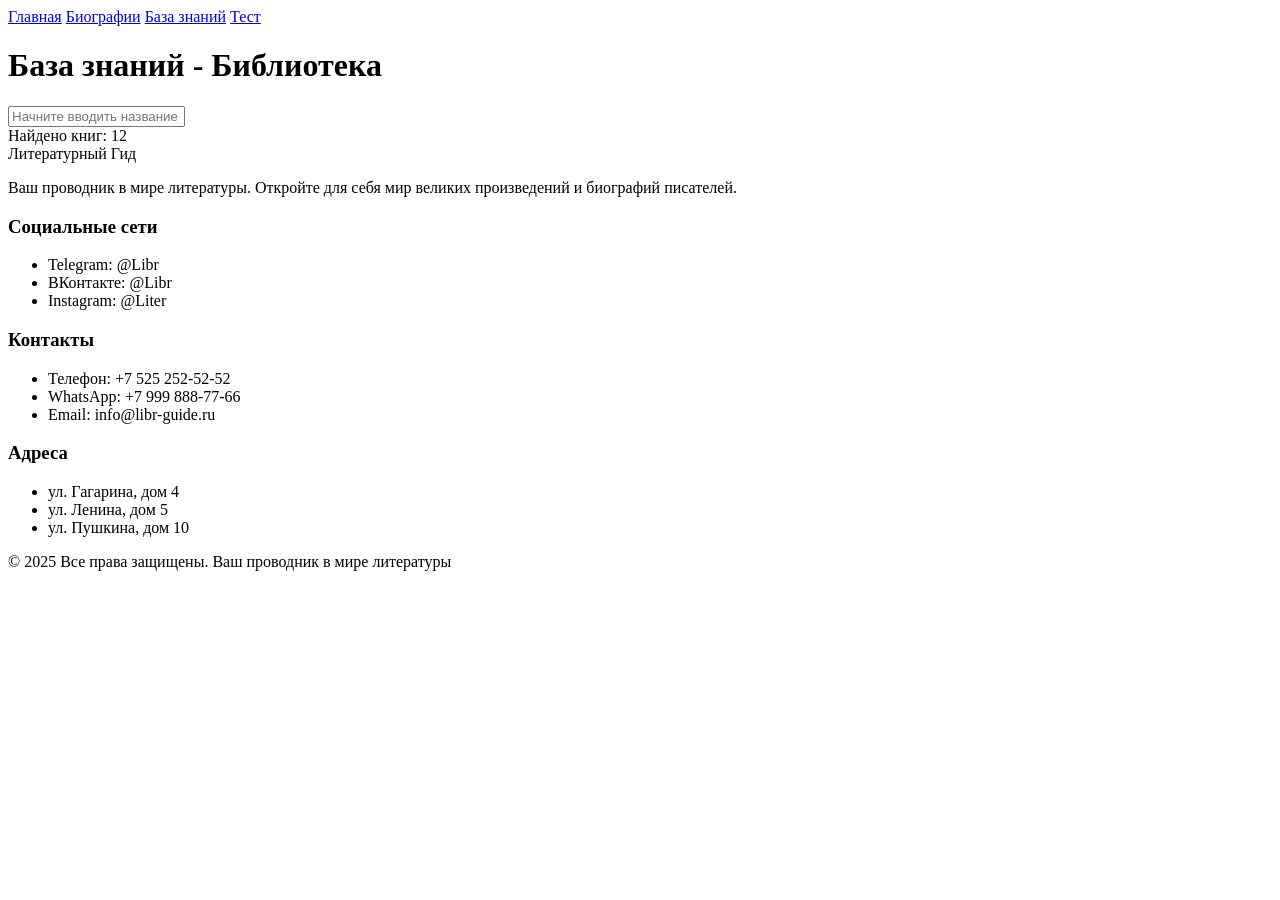
==== база.html @ a9a67b2a "Add files via upload" ====
<!DOCTYPE html>
<html lang="ru">
<head>
  <meta charset="utf-8" />
  <meta name="viewport" content="width=device-width,initial-scale=1" />
  <title>База знаний - Библиотека</title>
  <!-- Подключение CSS файла -->
  <link rel="stylesheet" href="style2.css">
  <!-- Подключение JavaScript файла -->
  <script src="script.js" defer></script>
  <!-- Мета-теги для SEO -->
  <meta name="description" content="Обширная база знаний о литературе, классических произведениях и писателях">
  <meta name="keywords" content="литература, книги, писатели, классика, библиотека">
</head>
<body>
  <!-- Навигация -->
  <nav class="nav" aria-label="Главная навигация">
    <div class="nav-container">
      <div class="nav-inner">
        <a href="index.html">Главная</a>
         <a href="биографии.html">Биографии</a>
        <a href="база.html" class="active" aria-current="page">База знаний</a>
        <a href="тест.html">Тест</a>
      </div>
    </div>
  </nav>

  <!-- Основной контент -->
  <main class="main-container">
    <h1 class="page-title">База знаний - Библиотека</h1>

    <div class="search-container">
      <div class="search-wrapper">
        <input 
          type="text" 
          class="search-bar" 
          placeholder="Начните вводить название книги или автора..." 
          id="searchInput"
          aria-label="Поиск книг"
        >
        <div class="search-results" id="searchResults">
          Найдено книг: <span id="booksCount">12</span>
        </div>
      </div>
    </div>

    <div class="books-grid" id="booksGrid">
      <!-- Книги будут добавляться через JavaScript -->
    </div>
  </main>

  <!-- Футер - минималистичный без блоков -->
  <footer class="footer" role="contentinfo" aria-label="Контактная информация и социальные сети">
    <div class="footer-container">
      <!-- Верхняя часть футера -->
      <div class="footer-top">
        <!-- Логотип и описание -->
        <div class="footer-brand">
          <div class="footer-logo">
           Литературный Гид
          </div>
          <p class="footer-description">
            Ваш проводник в мире литературы. Откройте для себя мир великих произведений и биографий писателей.
          </p>
        </div>

        <!-- Информационные колонки -->
        <div class="footer-info">
          <!-- Социальные сети -->
          <div class="info-column">
            <h3 class="column-title">Социальные сети</h3>
            <ul class="column-list">
              <li>Telegram: @Libr</li>
              <li>ВКонтакте: @Libr</li>
              <li>Instagram: @Liter</li>
            </ul>
          </div>

          <!-- Контакты -->
          <div class="info-column">
            <h3 class="column-title">Контакты</h3>
            <ul class="column-list">
              <li class="contact-item">
              <span>Телефон: +7 525 252-52-52</span>
              </li>
              <li class="contact-item">
              <span>WhatsApp: +7 999 888-77-66</span>
              </li>
              <li class="contact-item">
               <span>Email: info@libr-guide.ru</span>
              </li>
            </ul>
          </div>

          <!-- Адреса -->
          <div class="info-column">
            <h3 class="column-title">Адреса</h3>
            <ul class="column-list">
              <li class="address-item">
          <span>ул. Гагарина, дом 4</span>
              </li>
              <li class="address-item">
                <span>ул. Ленина, дом 5</span>
              </li>
              <li class="address-item">
               <span>ул. Пушкина, дом 10</span>
              </li>
            </ul>
          </div>
        </div>
      </div>

      <!-- Нижняя часть футера -->
      <div class="footer-bottom">
        <div class="copyright">
          © 2025 Все права защищены. Ваш проводник в мире литературы
        </div>
      </div>
    </div>
  </footer>
</body>
</html>
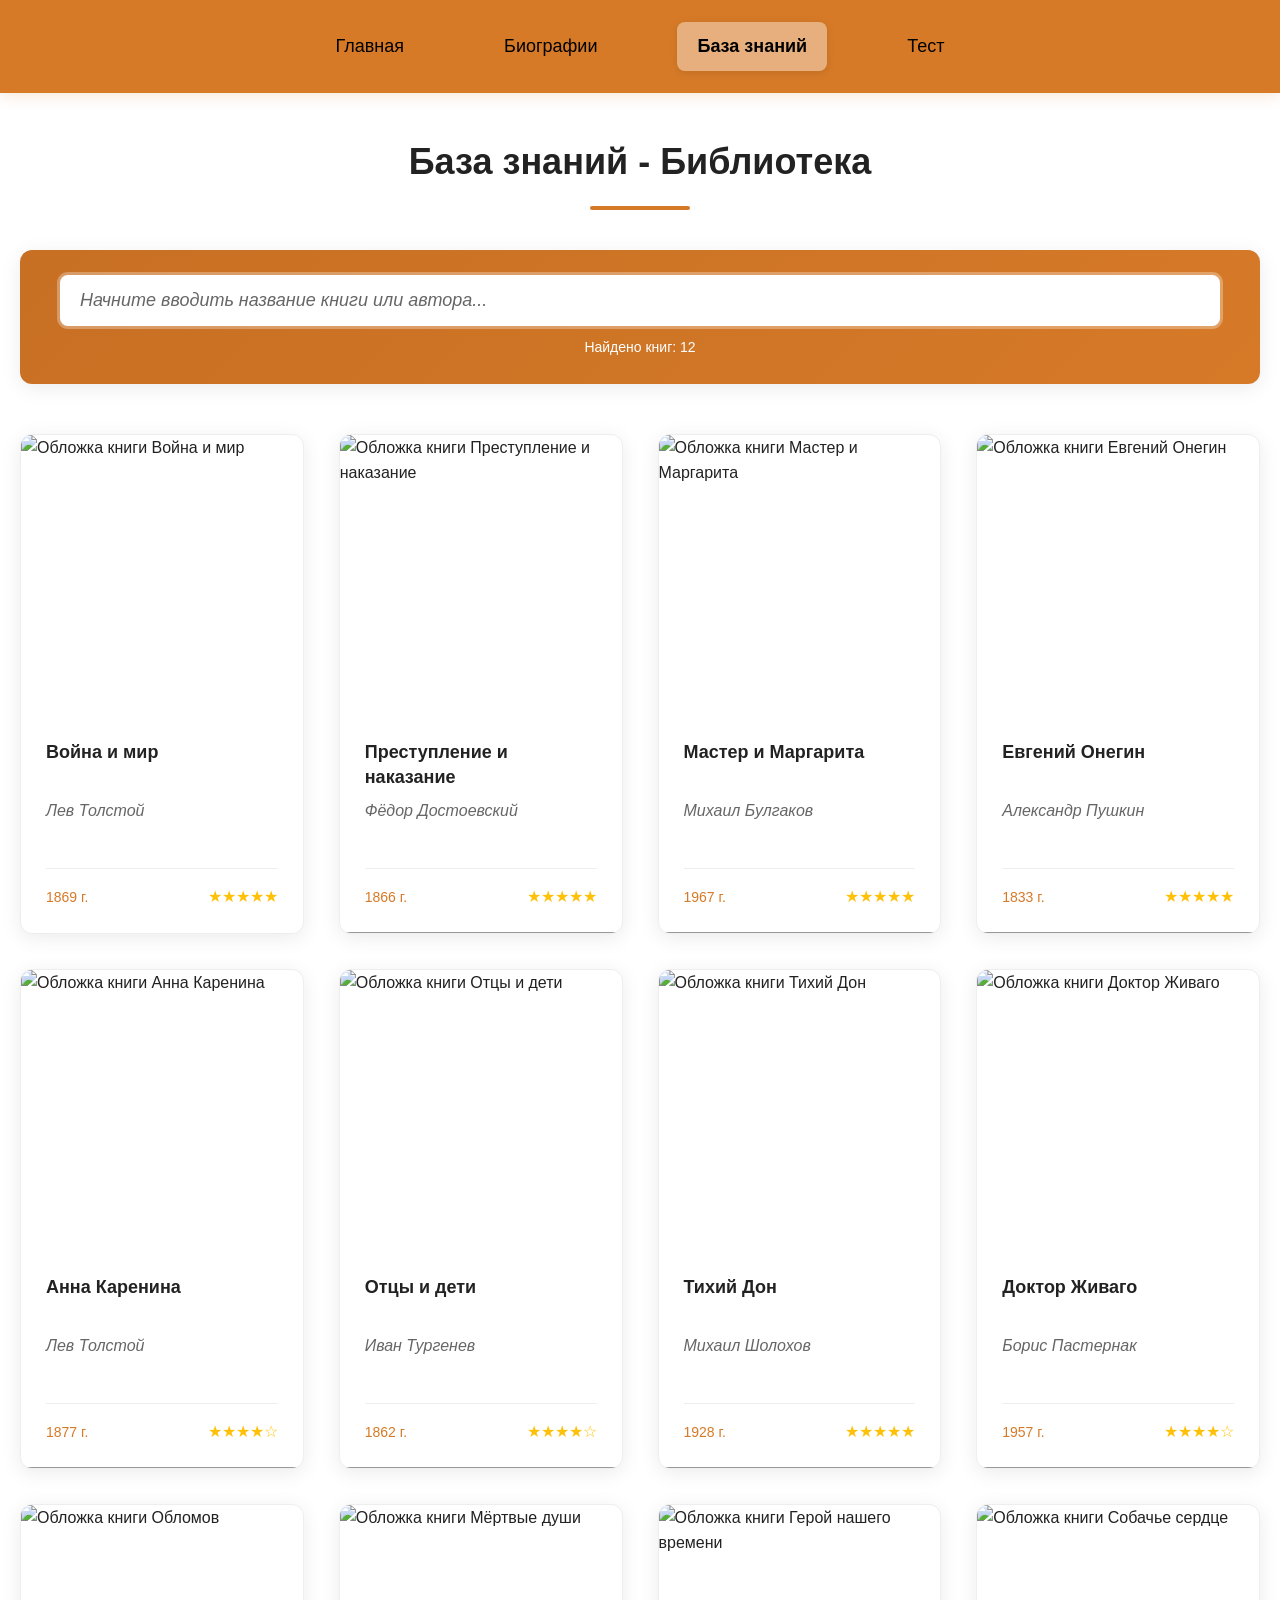
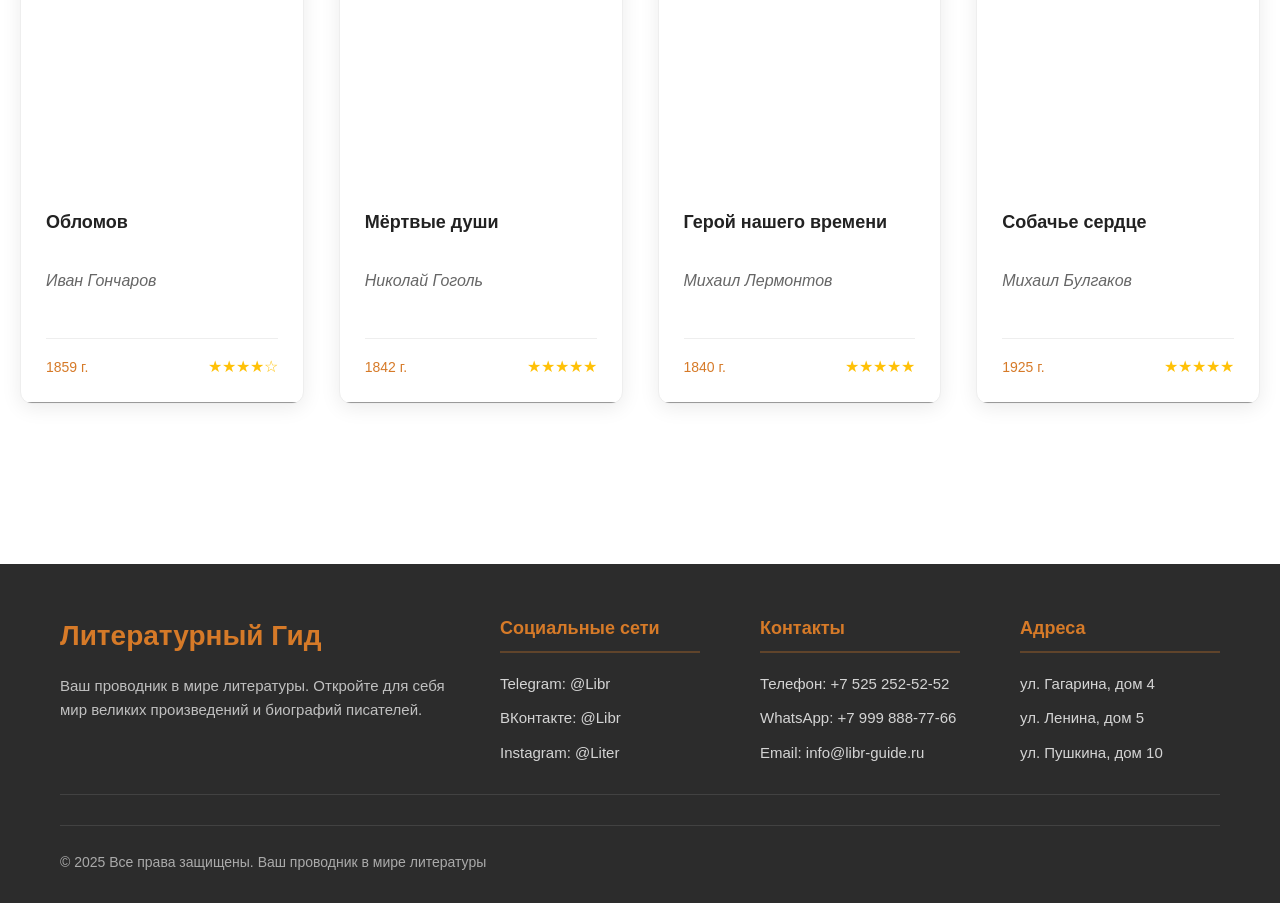
==== commit 389fb82a: "Update база.html" ====
--- a/база.html
+++ b/база.html
@@ -1,6 +1,19 @@
 <!DOCTYPE html>
 <html lang="ru">
 <head>
+  <!-- Yandex.Metrika counter -->
+<script type="text/javascript">
+    (function(m,e,t,r,i,k,a){
+        m[i]=m[i]||function(){(m[i].a=m[i].a||[]).push(arguments)};
+        m[i].l=1*new Date();
+        for (var j = 0; j < document.scripts.length; j++) {if (document.scripts[j].src === r) { return; }}
+        k=e.createElement(t),a=e.getElementsByTagName(t)[0],k.async=1,k.src=r,a.parentNode.insertBefore(k,a)
+    })(window, document,'script','https://mc.yandex.ru/metrika/tag.js?id=106858210', 'ym');
+
+    ym(106858210, 'init', {ssr:true, webvisor:true, clickmap:true, ecommerce:"dataLayer", referrer: document.referrer, url: location.href, accurateTrackBounce:true, trackLinks:true});
+</script>
+<noscript><div><img src="https://mc.yandex.ru/watch/106858210" style="position:absolute; left:-9999px;" alt="" /></div></noscript>
+<!-- /Yandex.Metrika counter -->
   <meta charset="utf-8" />
   <meta name="viewport" content="width=device-width,initial-scale=1" />
   <title>База знаний - Библиотека</title>
@@ -119,4 +132,5 @@
     </div>
   </footer>
 </body>
-</html>+
+</html>
--- a/style2.css
+++ b/style2.css
@@ -0,0 +1,700 @@
+/* Reset and Base Styles */
+* {
+  margin: 0;
+  padding: 0;
+  box-sizing: border-box;
+}
+
+html, body {
+  width: 100%;
+  min-height: 100vh;
+  font-family: "Helvetica Neue", Arial, sans-serif;
+  background: #ffffff;
+  color: #222;
+  line-height: 1.6;
+}
+
+/* Навигация */
+.nav {
+  background: #d67a28;
+  color: #fff;
+  width: 100%;
+  padding: 22px 0;
+  font-weight: 600;
+  box-shadow: 0 2px 15px rgba(214, 122, 40, 0.2);
+  position: sticky;
+  top: 0;
+  z-index: 100;
+}
+
+.nav-container {
+  max-width: 1400px;
+  margin: 0 auto;
+  padding: 0 20px;
+}
+
+.nav-inner {
+  display: flex;
+  justify-content: center;
+  gap: 60px;
+}
+
+.nav a {
+  color: #000;
+  text-decoration: none;
+  font-size: 18px;
+  padding: 10px 20px;
+  border-radius: 8px;
+  transition: all 0.3s ease;
+  position: relative;
+  font-weight: 500;
+}
+
+.nav a:hover {
+  background: rgba(255, 255, 255, 0.25);
+  transform: translateY(-2px);
+}
+
+.nav a.active {
+  background: rgba(255, 255, 255, 0.4);
+  font-weight: 600;
+  box-shadow: 0 2px 10px rgba(0, 0, 0, 0.1);
+}
+
+.nav a::after {
+  content: '';
+  position: absolute;
+  bottom: 0;
+  left: 50%;
+  width: 0;
+  height: 3px;
+  background: #000;
+  transition: all 0.3s ease;
+  transform: translateX(-50%);
+}
+
+.nav a:hover::after {
+  width: 80%;
+}
+
+/* Основной контент */
+.main-container {
+  max-width: 1400px;
+  margin: 0 auto;
+  padding: 40px 20px;
+  width: 100%;
+}
+
+/* Заголовок */
+.page-title {
+  text-align: center;
+  margin-bottom: 40px;
+  font-size: 36px;
+  font-weight: 700;
+  color: #222;
+  position: relative;
+  padding-bottom: 20px;
+}
+
+.page-title::after {
+  content: '';
+  position: absolute;
+  bottom: 0;
+  left: 50%;
+  transform: translateX(-50%);
+  width: 100px;
+  height: 4px;
+  background: #d67a28;
+  border-radius: 2px;
+}
+
+/* Поисковая строка */
+.search-container {
+  width: 100%;
+  margin-bottom: 50px;
+}
+
+.search-wrapper {
+  background: linear-gradient(135deg, #c76f23 0%, #d67a28 100%);
+  padding: 25px 40px;
+  border-radius: 12px;
+  box-shadow: 0 4px 20px rgba(0, 0, 0, 0.08);
+  transition: all 0.3s ease;
+}
+
+.search-wrapper:hover {
+  transform: translateY(-3px);
+  box-shadow: 0 8px 30px rgba(0, 0, 0, 0.12);
+}
+
+.search-bar {
+  width: 100%;
+  padding: 15px 20px;
+  font-size: 18px;
+  border: none;
+  border-radius: 8px;
+  background: rgba(255, 255, 255, 0.9);
+  color: #222;
+  outline: none;
+  transition: all 0.3s ease;
+}
+
+.search-bar:focus {
+  background: #ffffff;
+  box-shadow: 0 0 0 3px rgba(255, 255, 255, 0.3);
+}
+
+.search-bar::placeholder {
+  color: #666;
+  font-style: italic;
+}
+
+.search-results {
+  margin-top: 10px;
+  color: #fff;
+  font-size: 14px;
+  text-align: center;
+}
+
+/* Сетка книг */
+.books-grid {
+  display: grid;
+  grid-template-columns: repeat(4, 1fr);
+  gap: 35px;
+  margin-bottom: 60px;
+}
+
+.book-card {
+  background: #ffffff;
+  border-radius: 12px;
+  overflow: hidden;
+  box-shadow: 0 4px 20px rgba(0, 0, 0, 0.08);
+  transition: all 0.3s ease;
+  border: 1px solid #eee;
+  position: relative;
+  height: 500px;
+}
+
+.book-card:hover {
+  transform: translateY(-8px);
+  box-shadow: 0 8px 30px rgba(0, 0, 0, 0.12);
+}
+
+/* Блок с изображением */
+.book-image {
+  width: 100%;
+  height: 280px;
+  position: relative;
+  overflow: hidden;
+}
+
+.book-image img {
+  width: 100%;
+  height: 100%;
+  object-fit: cover;
+  transition: transform 0.5s ease;
+}
+
+.book-card:hover .book-image img {
+  transform: scale(1.05);
+}
+
+/* Плейсхолдер если нет изображения */
+.book-image.no-image {
+  background: linear-gradient(135deg, #e0e0e0 0%, #f0f0f0 100%);
+  display: flex;
+  justify-content: center;
+  align-items: center;
+}
+
+.book-image.no-image::before {
+  content: '📚';
+  font-size: 80px;
+  opacity: 0.3;
+}
+
+.book-image.no-image::after {
+  content: 'Нет фото';
+  position: absolute;
+  bottom: 15px;
+  color: #666;
+  font-size: 14px;
+  font-weight: 500;
+}
+
+/* Основная информация о книге */
+.book-info {
+  padding: 25px;
+  height: 220px;
+  display: flex;
+  flex-direction: column;
+  transition: all 0.3s ease;
+}
+
+.book-card:hover .book-info {
+  transform: translateY(-100px);
+}
+
+.book-title {
+  font-size: 18px;
+  font-weight: 600;
+  color: #222;
+  margin-bottom: 8px;
+  line-height: 1.4;
+  min-height: 50px;
+}
+
+.book-author {
+  font-size: 16px;
+  color: #666;
+  margin-bottom: 15px;
+  font-style: italic;
+}
+
+.book-meta {
+  display: flex;
+  justify-content: space-between;
+  align-items: center;
+  padding-top: 15px;
+  border-top: 1px solid #eee;
+  margin-top: auto;
+}
+
+.book-year {
+  font-size: 14px;
+  color: #d67a28;
+  font-weight: 500;
+}
+
+.book-rating {
+  color: #ffc107;
+  font-size: 16px;
+}
+
+/* Описание книги (появляется при наведении) */
+.book-description {
+  position: absolute;
+  bottom: 0;
+  left: 0;
+  right: 0;
+  background: rgba(44, 44, 44, 0.95);
+  color: #fff;
+  padding: 25px;
+  transform: translateY(100%);
+  transition: transform 0.4s ease;
+  border-radius: 0 0 12px 12px;
+  max-height: 220px;
+  overflow-y: auto;
+}
+
+.book-card:hover .book-description {
+  transform: translateY(0);
+}
+
+.description-title {
+  font-size: 16px;
+  font-weight: 600;
+  color: #d67a28;
+  margin-bottom: 10px;
+  padding-bottom: 8px;
+  border-bottom: 1px solid rgba(214, 122, 40, 0.3);
+}
+
+.description-text {
+  font-size: 14px;
+  line-height: 1.5;
+  color: rgba(255, 255, 255, 0.9);
+}
+
+/* Полная информация о книге (скрыта по умолчанию) */
+.book-full-info {
+  position: absolute;
+  top: 280px;
+  left: 0;
+  right: 0;
+  background: #ffffff;
+  padding: 25px;
+  z-index: 2;
+  opacity: 0;
+  visibility: hidden;
+  transition: all 0.3s ease;
+  border-radius: 0 0 12px 12px;
+  box-shadow: 0 4px 20px rgba(0, 0, 0, 0.1);
+}
+
+.book-card:hover .book-full-info {
+  opacity: 1;
+  visibility: visible;
+}
+
+/* Сообщение при отсутствии результатов */
+.no-results {
+  grid-column: 1 / -1;
+  text-align: center;
+  padding: 50px;
+  color: #666;
+  font-size: 18px;
+  background: #f8f8f8;
+  border-radius: 12px;
+  margin: 20px 0;
+}
+
+.no-results i {
+  font-size: 48px;
+  display: block;
+  margin-bottom: 20px;
+  opacity: 0.5;
+}
+
+/* Футер - минималистичный дизайн без блоков */
+.footer {
+  background: #2c2c2c;
+  color: #fff;
+  width: 100%;
+  padding: 50px 0 30px;
+  margin-top: 60px;
+  font-size: 15px;
+}
+
+.footer-container {
+  max-width: 1200px;
+  margin: 0 auto;
+  padding: 0 20px;
+  width: 100%;
+}
+
+/* Верхняя часть футера */
+.footer-top {
+  display: flex;
+  justify-content: space-between;
+  align-items: flex-start;
+  padding-bottom: 30px;
+  border-bottom: 1px solid rgba(255, 255, 255, 0.1);
+  margin-bottom: 30px;
+  flex-wrap: wrap;
+  gap: 40px;
+}
+
+/* Логотип и описание */
+.footer-brand {
+  flex: 1;
+  min-width: 300px;
+}
+
+.footer-logo {
+  font-size: 28px;
+  font-weight: 700;
+  color: #d67a28;
+  margin-bottom: 15px;
+  display: flex;
+  align-items: center;
+  gap: 10px;
+}
+
+.footer-description {
+  color: rgba(255, 255, 255, 0.7);
+  line-height: 1.6;
+  max-width: 400px;
+}
+
+/* Информационные колонки */
+.footer-info {
+  display: flex;
+  gap: 60px;
+  flex-wrap: wrap;
+}
+
+.info-column {
+  min-width: 200px;
+}
+
+.column-title {
+  color: #d67a28;
+  font-size: 18px;
+  font-weight: 600;
+  margin-bottom: 20px;
+  padding-bottom: 8px;
+  border-bottom: 2px solid rgba(214, 122, 40, 0.3);
+}
+
+.column-list {
+  list-style: none;
+}
+
+.column-list li {
+  margin-bottom: 12px;
+  color: rgba(255, 255, 255, 0.8);
+  line-height: 1.5;
+}
+
+.column-list li:last-child {
+  margin-bottom: 0;
+}
+
+.column-list li i {
+  margin-right: 8px;
+  color: #d67a28;
+}
+
+/* Социальные сети */
+.social-section {
+  margin-top: 10px;
+}
+
+.social-links {
+  display: flex;
+  gap: 12px;
+  margin-top: 15px;
+}
+
+.social-link {
+  color: rgba(255, 255, 255, 0.8);
+  text-decoration: none;
+  transition: all 0.3s ease;
+}
+
+.social-link:hover {
+  color: #d67a28;
+  transform: translateY(-2px);
+}
+
+/* Контакты и адреса */
+.contact-item, .address-item {
+  display: flex;
+  align-items: flex-start;
+  margin-bottom: 12px;
+}
+
+.contact-item i, .address-item i {
+  margin-right: 10px;
+  color: #d67a28;
+  min-width: 20px;
+}
+
+/* Нижняя часть футера */
+.footer-bottom {
+  display: flex;
+  justify-content: space-between;
+  align-items: center;
+  padding-top: 25px;
+  border-top: 1px solid rgba(255, 255, 255, 0.1);
+  flex-wrap: wrap;
+  gap: 20px;
+}
+
+.copyright {
+  color: rgba(255, 255, 255, 0.6);
+  font-size: 14px;
+}
+
+.footer-menu {
+  display: flex;
+  gap: 25px;
+}
+
+.footer-menu a {
+  color: rgba(255, 255, 255, 0.7);
+  text-decoration: none;
+  font-size: 14px;
+  transition: all 0.3s ease;
+}
+
+.footer-menu a:hover {
+  color: #d67a28;
+}
+
+/* Адаптивность */
+@media (max-width: 1200px) {
+  .books-grid {
+    grid-template-columns: repeat(3, 1fr);
+    gap: 30px;
+  }
+  
+  .footer-top {
+    flex-direction: column;
+  }
+  
+  .footer-info {
+    width: 100%;
+    justify-content: space-between;
+  }
+  
+  .book-card {
+    height: 480px;
+  }
+  
+  .book-image {
+    height: 250px;
+  }
+  
+  .book-info {
+    height: 230px;
+  }
+}
+
+@media (max-width: 992px) {
+  .nav-inner {
+    gap: 30px;
+    flex-wrap: wrap;
+  }
+  
+  .page-title {
+    font-size: 32px;
+  }
+  
+  .search-bar {
+    padding: 15px 20px;
+    font-size: 16px;
+  }
+  
+  .search-wrapper {
+    padding: 20px 30px;
+  }
+  
+  .nav a {
+    font-size: 16px;
+    padding: 8px 16px;
+  }
+  
+  .book-info {
+    padding: 20px;
+  }
+  
+  .book-title {
+    font-size: 17px;
+    min-height: 45px;
+  }
+  
+  .book-card {
+    height: 460px;
+  }
+}
+
+@media (max-width: 768px) {
+  .nav-inner {
+    flex-direction: column;
+    gap: 15px;
+    align-items: center;
+  }
+  
+  .nav a {
+    width: 200px;
+    text-align: center;
+  }
+  
+  .page-title {
+    font-size: 28px;
+    margin-bottom: 30px;
+  }
+  
+  .books-grid {
+    grid-template-columns: repeat(2, 1fr);
+    gap: 25px;
+  }
+  
+  .book-image {
+    height: 220px;
+  }
+  
+  .search-wrapper {
+    padding: 18px 25px;
+  }
+  
+  .footer-info {
+    flex-direction: column;
+    gap: 30px;
+  }
+  
+  .info-column {
+    min-width: 100%;
+  }
+  
+  .footer-bottom {
+    flex-direction: column;
+    text-align: center;
+    gap: 15px;
+  }
+  
+  .footer-menu {
+    justify-content: center;
+    flex-wrap: wrap;
+  }
+  
+  .main-container {
+    padding: 30px 20px;
+  }
+  
+  .book-card {
+    height: 450px;
+  }
+}
+
+@media (max-width: 576px) {
+  .page-title {
+    font-size: 24px;
+  }
+  
+  .books-grid {
+    grid-template-columns: 1fr;
+    gap: 20px;
+  }
+  
+  .book-image {
+    height: 200px;
+  }
+  
+  .book-title {
+    font-size: 16px;
+    min-height: auto;
+  }
+  
+  .book-author {
+    font-size: 15px;
+  }
+  
+  .search-bar {
+    padding: 12px 16px;
+    font-size: 15px;
+  }
+  
+  .search-wrapper {
+    padding: 15px 20px;
+  }
+  
+  .nav-container {
+    padding: 0 15px;
+  }
+  
+  .footer {
+    padding: 35px 0 20px;
+    font-size: 14px;
+  }
+  
+  .footer-logo {
+    font-size: 24px;
+  }
+  
+  .column-title {
+    font-size: 16px;
+  }
+  
+  .footer-menu a {
+    font-size: 13px;
+  }
+  
+  .copyright {
+    font-size: 13px;
+  }
+  
+  .book-card {
+    height: 420px;
+  }
+  
+  .book-description {
+    padding: 15px;
+  }
+  
+  .description-text {
+    font-size: 13px;
+  }
+}
